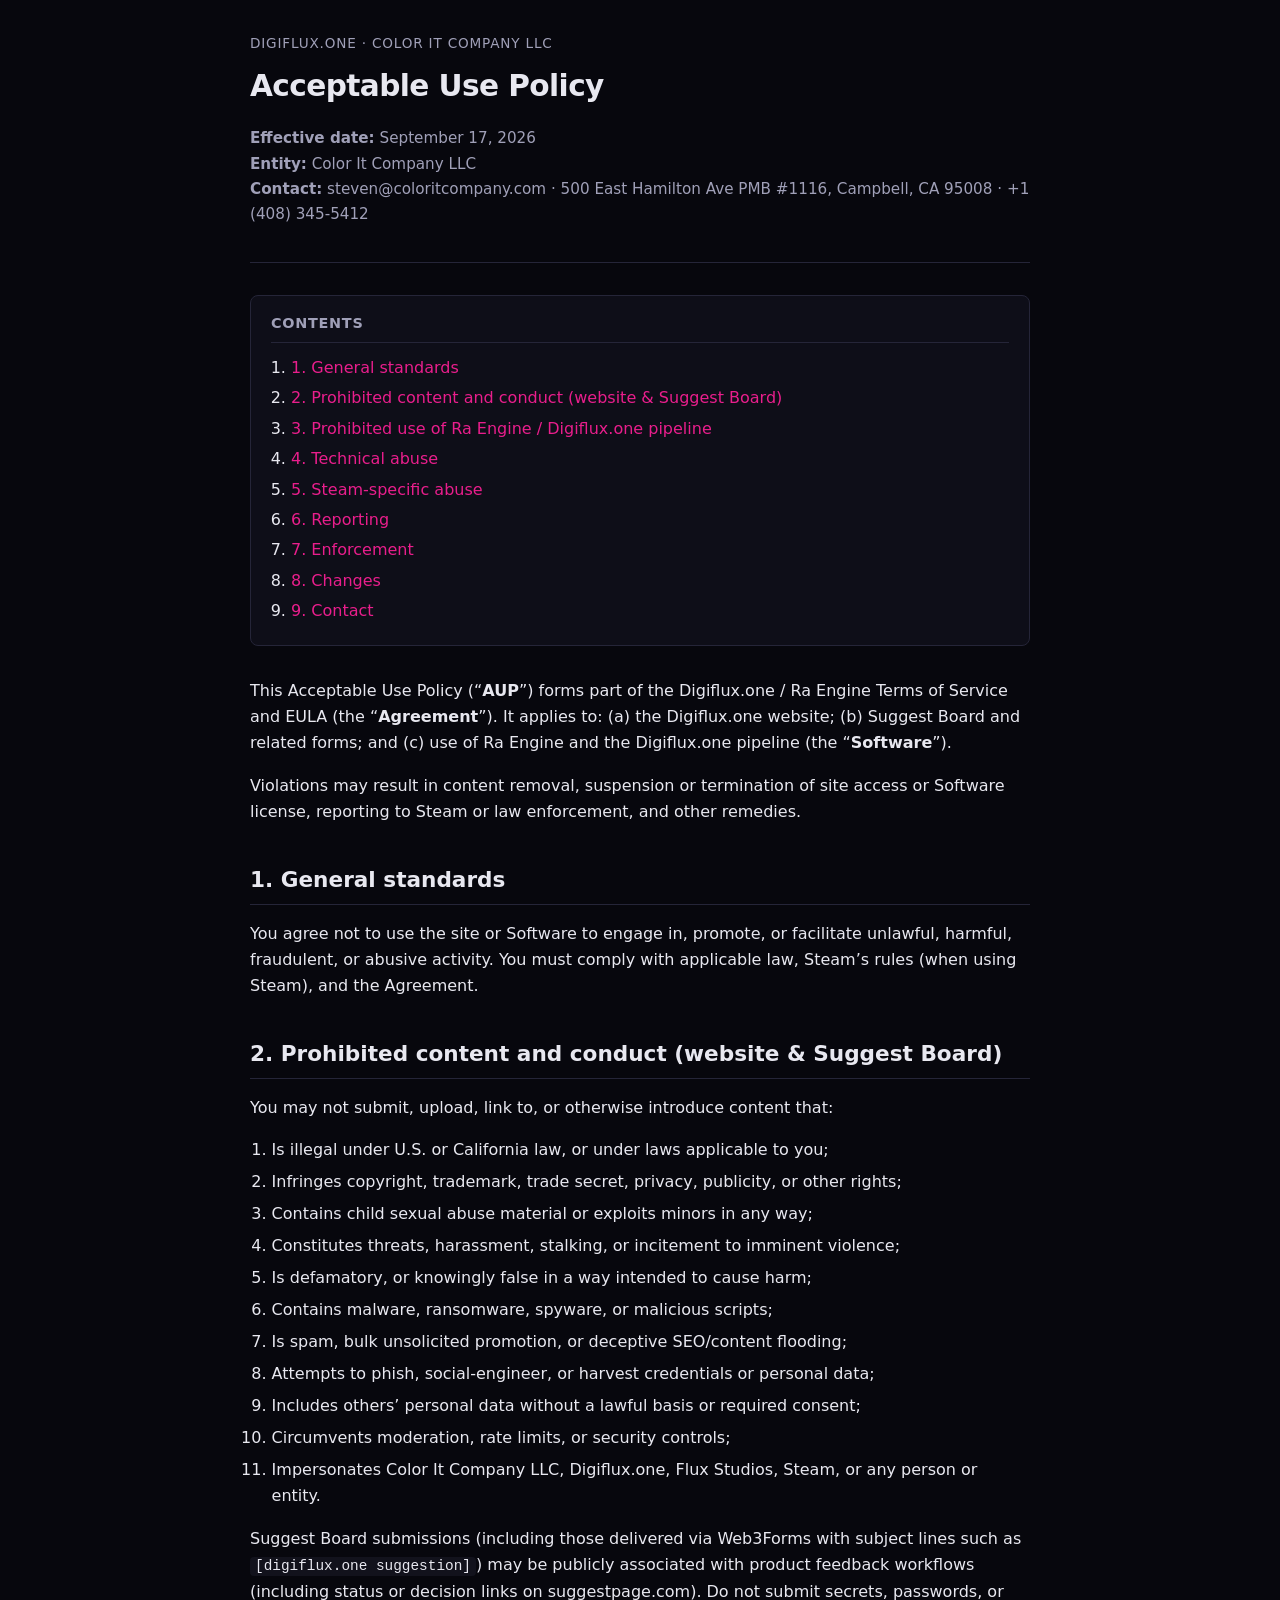
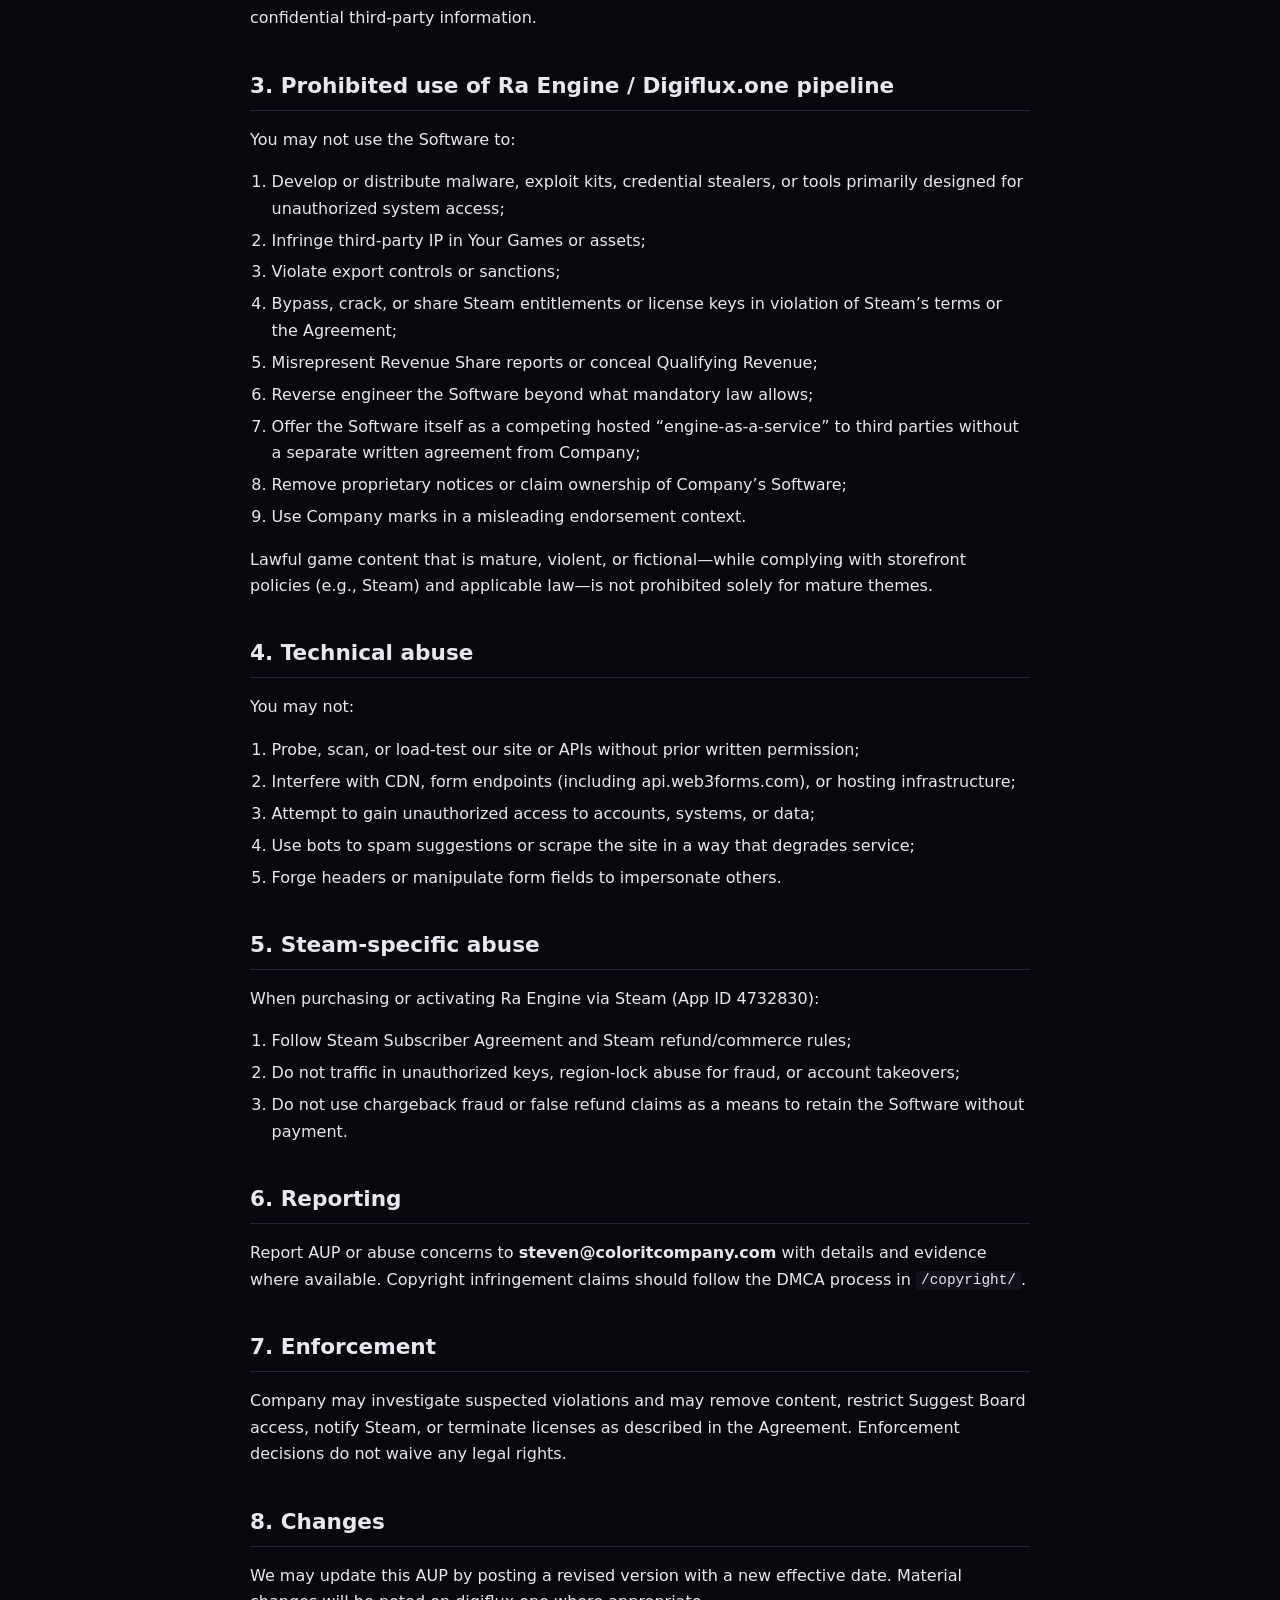
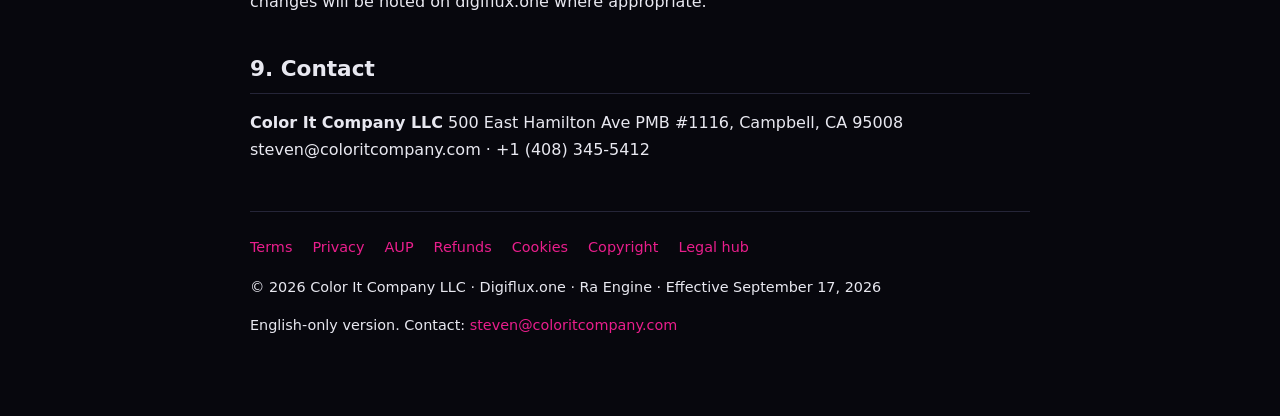
==== aup/index.html @ 94e97d75 "Add legal pack; point Launch Up card to Steam 4705880; legal footers on suggest pages" ====
<!DOCTYPE html>
<html lang="en">
<head>
  <meta charset="utf-8">
  <meta name="viewport" content="width=device-width, initial-scale=1">
  <title>Acceptable Use Policy — Digiflux.one</title>
  <meta name="description" content="Acceptable Use Policy for Digiflux.one, Suggest Board, and Ra Engine">
  <meta name="robots" content="index,follow">
  <link rel="stylesheet" href="../legal-styles.css">
</head>
<body>
  <div class="wrap">
    <header class="legal-header">
      <div class="brand">Digiflux.one · Color It Company LLC</div>
      <h1>Acceptable Use Policy</h1>
      <p class="meta"><strong>Effective date:</strong> September 17, 2026  <br>
<strong>Entity:</strong> Color It Company LLC  <br>
<strong>Contact:</strong> steven@coloritcompany.com · 500 East Hamilton Ave PMB #1116, Campbell, CA 95008 · +1 (408) 345-5412</p>
    </header>
    <nav class="toc" aria-label="Contents"><h2>Contents</h2><ol>
<li><a href="#1-general-standards">1. General standards</a></li>
<li><a href="#2-prohibited-content-and-conduct-website-suggest-board">2. Prohibited content and conduct (website &amp; Suggest Board)</a></li>
<li><a href="#3-prohibited-use-of-ra-engine-digifluxone-pipeline">3. Prohibited use of Ra Engine / Digiflux.one pipeline</a></li>
<li><a href="#4-technical-abuse">4. Technical abuse</a></li>
<li><a href="#5-steam-specific-abuse">5. Steam-specific abuse</a></li>
<li><a href="#6-reporting">6. Reporting</a></li>
<li><a href="#7-enforcement">7. Enforcement</a></li>
<li><a href="#8-changes">8. Changes</a></li>
<li><a href="#9-contact">9. Contact</a></li>
</ol></nav>
    <main>
<p>This Acceptable Use Policy (“<strong>AUP</strong>”) forms part of the Digiflux.one / Ra Engine Terms of Service and EULA (the “<strong>Agreement</strong>”). It applies to: (a) the Digiflux.one website; (b) Suggest Board and related forms; and (c) use of Ra Engine and the Digiflux.one pipeline (the “<strong>Software</strong>”).</p>
<p>Violations may result in content removal, suspension or termination of site access or Software license, reporting to Steam or law enforcement, and other remedies.</p>
<h2 id="1-general-standards">1. General standards</h2>
<p>You agree not to use the site or Software to engage in, promote, or facilitate unlawful, harmful, fraudulent, or abusive activity. You must comply with applicable law, Steam’s rules (when using Steam), and the Agreement.</p>
<h2 id="2-prohibited-content-and-conduct-website-suggest-board">2. Prohibited content and conduct (website &amp; Suggest Board)</h2>
<p>You may not submit, upload, link to, or otherwise introduce content that:</p>
<ol>
<li>Is illegal under U.S. or California law, or under laws applicable to you;  </li>
<li>Infringes copyright, trademark, trade secret, privacy, publicity, or other rights;  </li>
<li>Contains child sexual abuse material or exploits minors in any way;  </li>
<li>Constitutes threats, harassment, stalking, or incitement to imminent violence;  </li>
<li>Is defamatory, or knowingly false in a way intended to cause harm;  </li>
<li>Contains malware, ransomware, spyware, or malicious scripts;  </li>
<li>Is spam, bulk unsolicited promotion, or deceptive SEO/content flooding;  </li>
<li>Attempts to phish, social-engineer, or harvest credentials or personal data;  </li>
<li>Includes others’ personal data without a lawful basis or required consent;  </li>
<li>Circumvents moderation, rate limits, or security controls;  </li>
<li>Impersonates Color It Company LLC, Digiflux.one, Flux Studios, Steam, or any person or entity.</li>
</ol>
<p>Suggest Board submissions (including those delivered via Web3Forms with subject lines such as <code>[digiflux.one suggestion]</code>) may be publicly associated with product feedback workflows (including status or decision links on suggestpage.com). Do not submit secrets, passwords, or confidential third-party information.</p>
<h2 id="3-prohibited-use-of-ra-engine-digifluxone-pipeline">3. Prohibited use of Ra Engine / Digiflux.one pipeline</h2>
<p>You may not use the Software to:</p>
<ol>
<li>Develop or distribute malware, exploit kits, credential stealers, or tools primarily designed for unauthorized system access;  </li>
<li>Infringe third-party IP in Your Games or assets;  </li>
<li>Violate export controls or sanctions;  </li>
<li>Bypass, crack, or share Steam entitlements or license keys in violation of Steam’s terms or the Agreement;  </li>
<li>Misrepresent Revenue Share reports or conceal Qualifying Revenue;  </li>
<li>Reverse engineer the Software beyond what mandatory law allows;  </li>
<li>Offer the Software itself as a competing hosted “engine-as-a-service” to third parties without a separate written agreement from Company;  </li>
<li>Remove proprietary notices or claim ownership of Company’s Software;  </li>
<li>Use Company marks in a misleading endorsement context.</li>
</ol>
<p>Lawful game content that is mature, violent, or fictional—while complying with storefront policies (e.g., Steam) and applicable law—is not prohibited solely for mature themes.</p>
<h2 id="4-technical-abuse">4. Technical abuse</h2>
<p>You may not:</p>
<ol>
<li>Probe, scan, or load-test our site or APIs without prior written permission;  </li>
<li>Interfere with CDN, form endpoints (including api.web3forms.com), or hosting infrastructure;  </li>
<li>Attempt to gain unauthorized access to accounts, systems, or data;  </li>
<li>Use bots to spam suggestions or scrape the site in a way that degrades service;  </li>
<li>Forge headers or manipulate form fields to impersonate others.</li>
</ol>
<h2 id="5-steam-specific-abuse">5. Steam-specific abuse</h2>
<p>When purchasing or activating Ra Engine via Steam (App ID 4732830):</p>
<ol>
<li>Follow Steam Subscriber Agreement and Steam refund/commerce rules;  </li>
<li>Do not traffic in unauthorized keys, region-lock abuse for fraud, or account takeovers;  </li>
<li>Do not use chargeback fraud or false refund claims as a means to retain the Software without payment.</li>
</ol>
<h2 id="6-reporting">6. Reporting</h2>
<p>Report AUP or abuse concerns to <strong>steven@coloritcompany.com</strong> with details and evidence where available. Copyright infringement claims should follow the DMCA process in <code>/copyright/</code>.</p>
<h2 id="7-enforcement">7. Enforcement</h2>
<p>Company may investigate suspected violations and may remove content, restrict Suggest Board access, notify Steam, or terminate licenses as described in the Agreement. Enforcement decisions do not waive any legal rights.</p>
<h2 id="8-changes">8. Changes</h2>
<p>We may update this AUP by posting a revised version with a new effective date. Material changes will be noted on digiflux.one where appropriate.</p>
<h2 id="9-contact">9. Contact</h2>
<p><strong>Color It Company LLC</strong>   500 East Hamilton Ave PMB #1116, Campbell, CA 95008   steven@coloritcompany.com · +1 (408) 345-5412</p>
    </main>
    <footer class="legal-footer">
      <nav aria-label="Legal documents">
<a href="/terms/">Terms</a>
<a href="/privacy/">Privacy</a>
<a href="/aup/">AUP</a>
<a href="/refunds/">Refunds</a>
<a href="/cookies/">Cookies</a>
<a href="/copyright/">Copyright</a>
<a href="/legal/">Legal hub</a>
      </nav>
      <p>© 2026 Color It Company LLC · Digiflux.one · Ra Engine · Effective September 17, 2026</p>
      <p>English-only version. Contact: <a href="mailto:steven@coloritcompany.com">steven@coloritcompany.com</a></p>
    </footer>
  </div>
</body>
</html>
---- legal-styles.css ----
/* Digiflux.one legal pages — dark readable theme */
:root {
  --bg: #07070D;
  --bg-elevated: #0e0e18;
  --text: #e8e8f0;
  --text-muted: #a0a0b8;
  --accent: #e91e8c;
  --accent-hover: #ff4db0;
  --border: #252538;
  --code-bg: #12121c;
}
* { box-sizing: border-box; }
html { scroll-behavior: smooth; }
body {
  margin: 0;
  font-family: system-ui, -apple-system, "Segoe UI", Roboto, "Helvetica Neue", Arial, sans-serif;
  background: var(--bg);
  color: var(--text);
  line-height: 1.65;
  font-size: 1rem;
}
a { color: var(--accent); text-decoration: none; }
a:hover { color: var(--accent-hover); text-decoration: underline; }
.wrap {
  max-width: 820px;
  margin: 0 auto;
  padding: 2rem 1.25rem 4rem;
}
header.legal-header {
  border-bottom: 1px solid var(--border);
  padding-bottom: 1.25rem;
  margin-bottom: 2rem;
}
header.legal-header .brand {
  font-size: 0.85rem;
  letter-spacing: 0.06em;
  text-transform: uppercase;
  color: var(--text-muted);
  margin-bottom: 0.5rem;
}
header.legal-header h1 {
  margin: 0 0 0.35rem;
  font-size: 1.85rem;
  font-weight: 700;
  letter-spacing: -0.02em;
}
header.legal-header .meta {
  color: var(--text-muted);
  font-size: 0.95rem;
}
nav.toc {
  background: var(--bg-elevated);
  border: 1px solid var(--border);
  border-radius: 8px;
  padding: 1rem 1.25rem;
  margin-bottom: 2rem;
}
nav.toc h2 {
  margin: 0 0 0.75rem;
  font-size: 0.9rem;
  text-transform: uppercase;
  letter-spacing: 0.05em;
  color: var(--text-muted);
}
nav.toc ol {
  margin: 0;
  padding-left: 1.25rem;
}
nav.toc li { margin: 0.25rem 0; }
h2 {
  margin-top: 2.25rem;
  margin-bottom: 0.75rem;
  font-size: 1.35rem;
  border-bottom: 1px solid var(--border);
  padding-bottom: 0.4rem;
}
h3 {
  margin-top: 1.5rem;
  font-size: 1.1rem;
  color: #f0f0f8;
}
p, li { color: var(--text); }
ul, ol { padding-left: 1.35rem; }
li { margin: 0.35rem 0; }
.callout {
  background: var(--bg-elevated);
  border-left: 3px solid var(--accent);
  padding: 1rem 1.15rem;
  margin: 1.5rem 0;
  border-radius: 0 8px 8px 0;
}
.callout strong { color: #fff; }
table {
  width: 100%;
  border-collapse: collapse;
  margin: 1rem 0 1.5rem;
  font-size: 0.95rem;
}
th, td {
  border: 1px solid var(--border);
  padding: 0.65rem 0.85rem;
  text-align: left;
}
th {
  background: var(--bg-elevated);
  color: #fff;
  font-weight: 600;
}
code, .mono {
  font-family: ui-monospace, SFMono-Regular, Menlo, Consolas, monospace;
  background: var(--code-bg);
  padding: 0.1em 0.35em;
  border-radius: 4px;
  font-size: 0.9em;
}
footer.legal-footer {
  margin-top: 3rem;
  padding-top: 1.5rem;
  border-top: 1px solid var(--border);
  color: var(--text-muted);
  font-size: 0.9rem;
}
footer.legal-footer nav {
  display: flex;
  flex-wrap: wrap;
  gap: 0.75rem 1.25rem;
  margin-bottom: 1rem;
}
.confirm {
  background: #1a1520;
  border: 1px dashed #6b3a5a;
  color: #e8b8d0;
  padding: 0.75rem 1rem;
  margin: 1rem 0;
  border-radius: 6px;
  font-size: 0.9rem;
}
@media (max-width: 600px) {
  header.legal-header h1 { font-size: 1.45rem; }
  .wrap { padding: 1.25rem 1rem 3rem; }
}
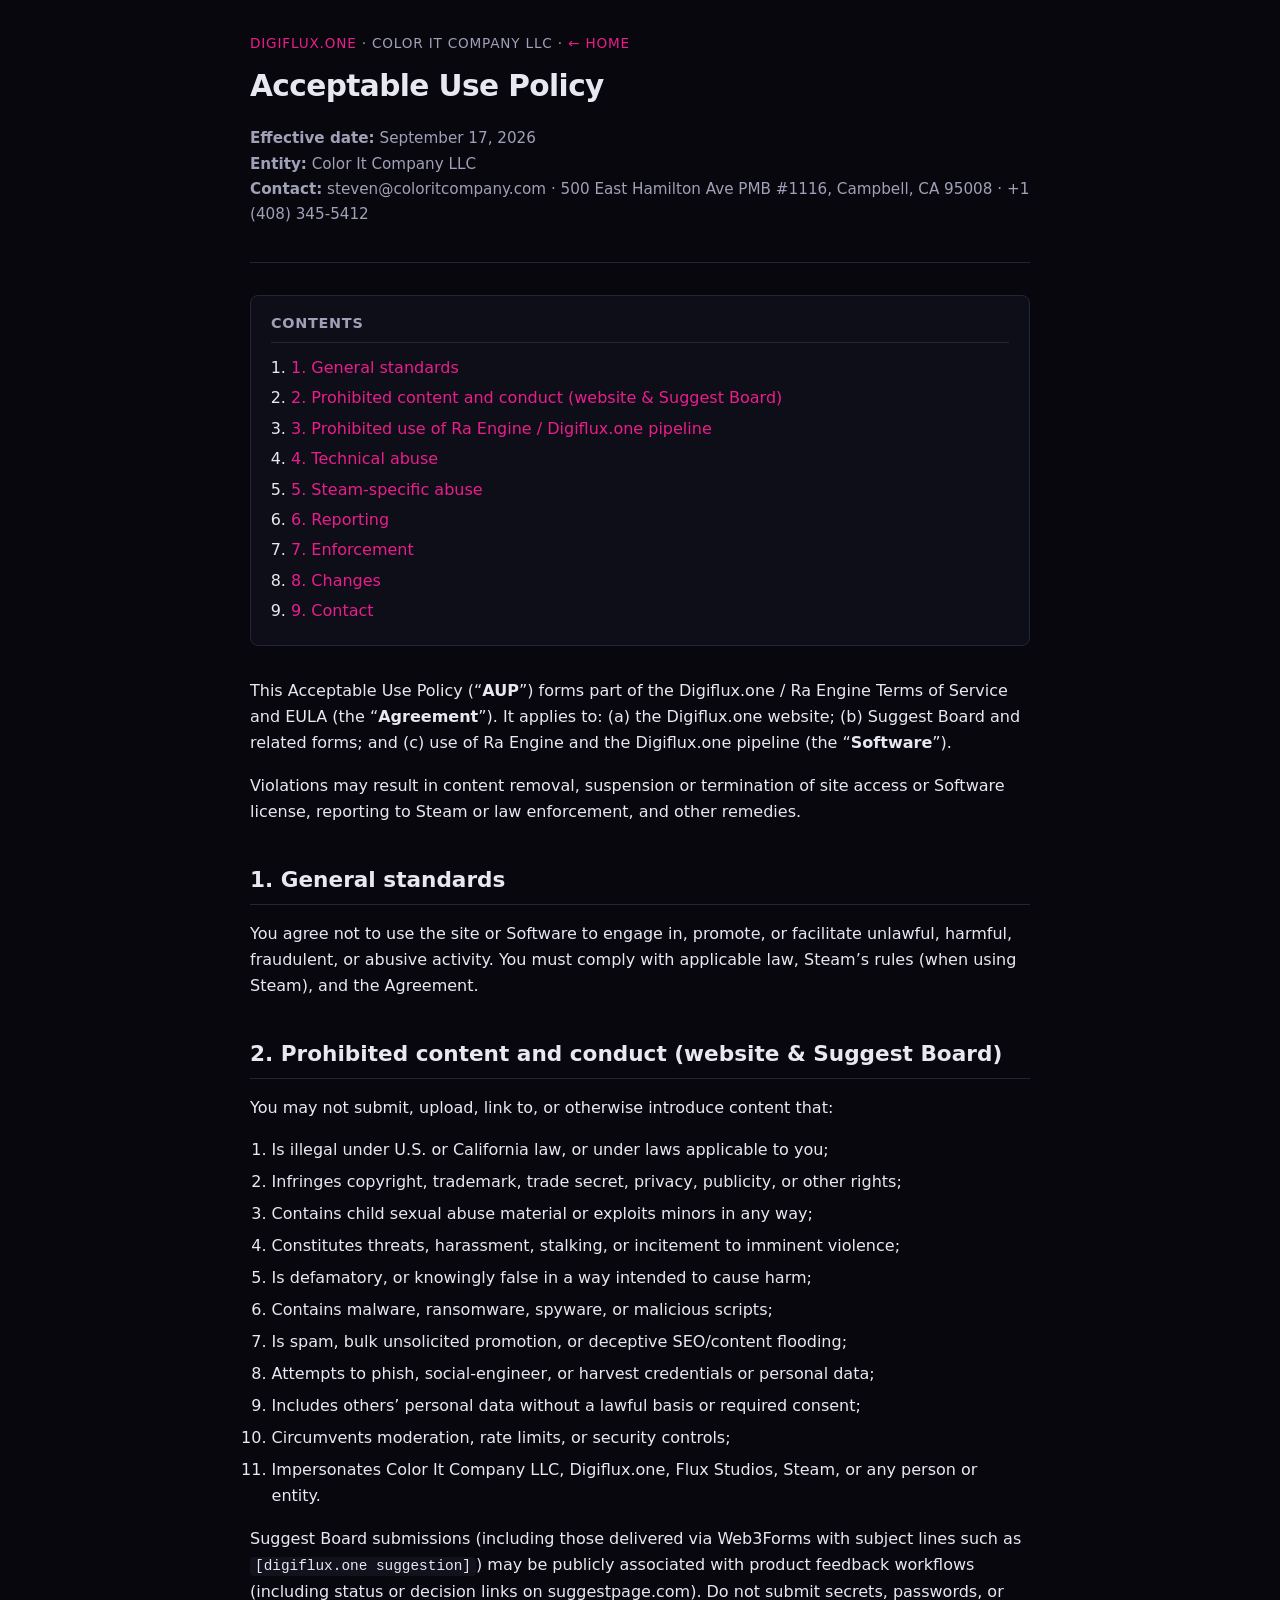
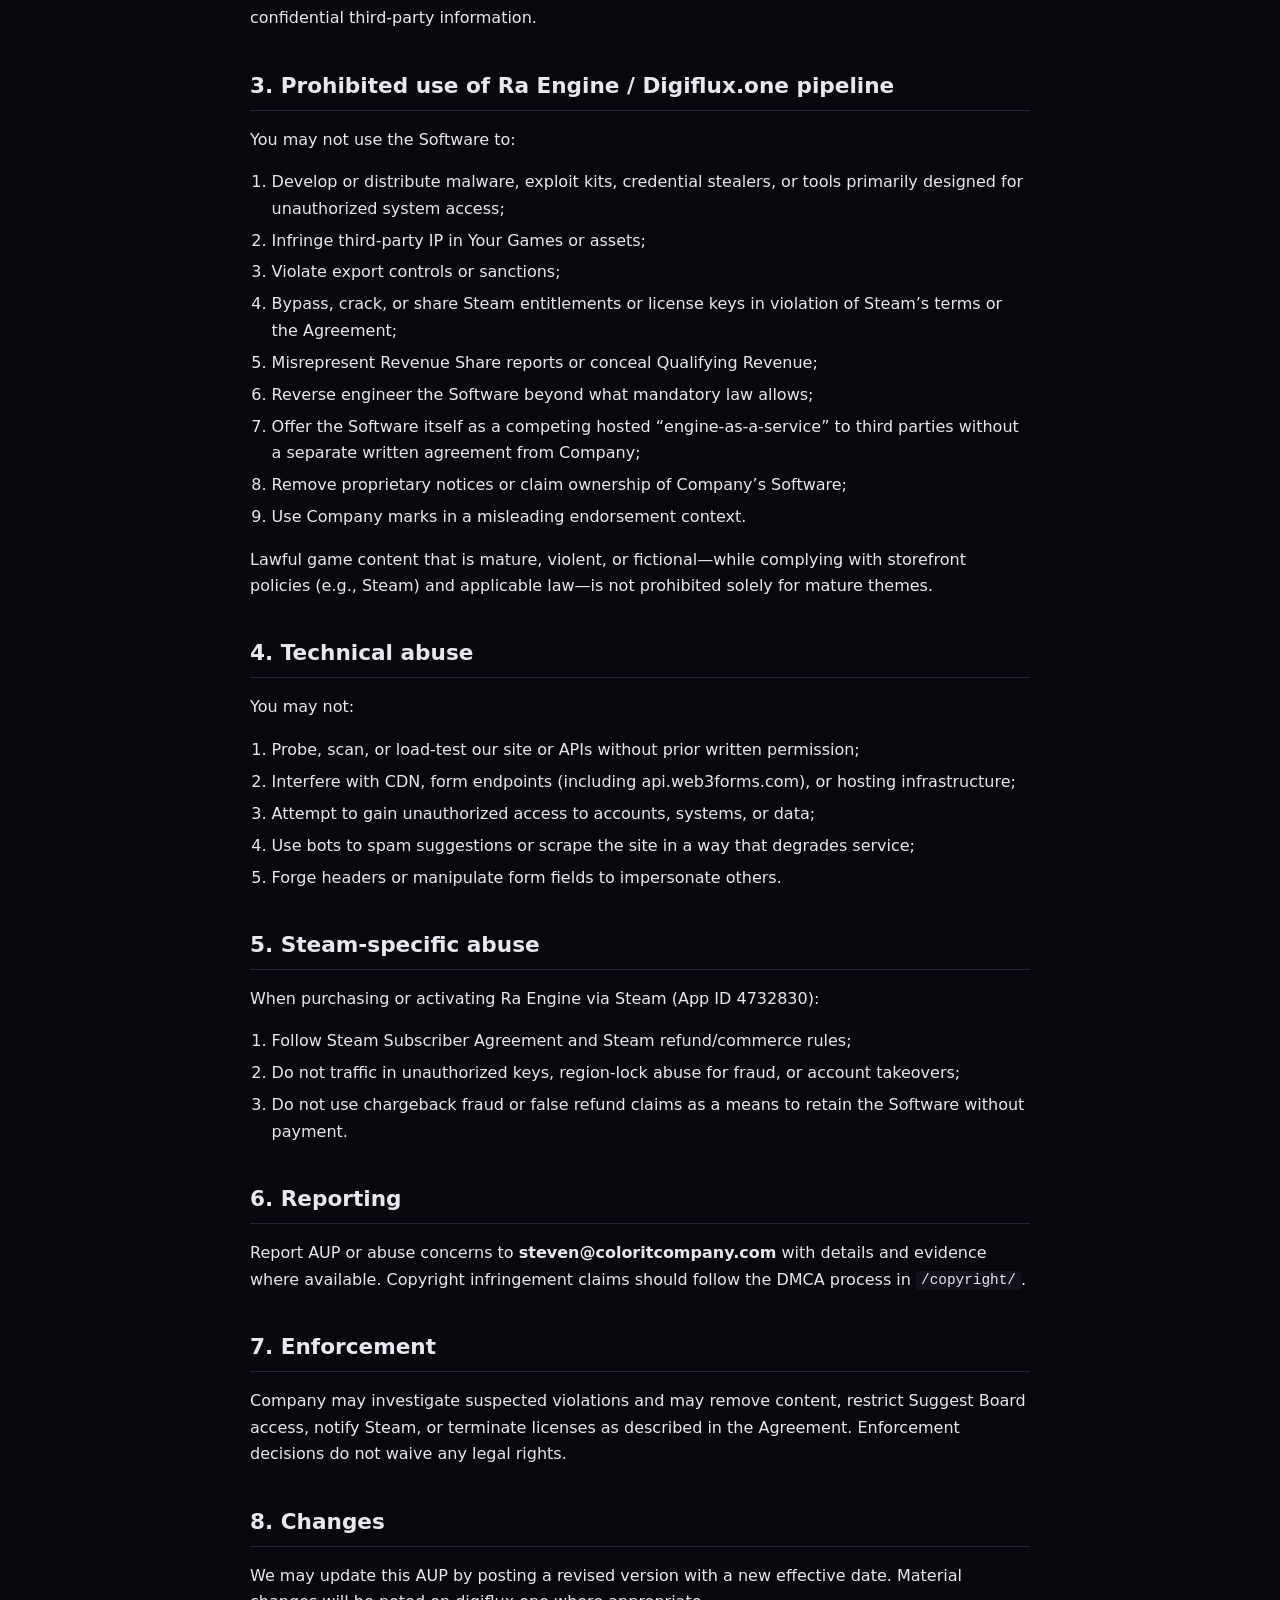
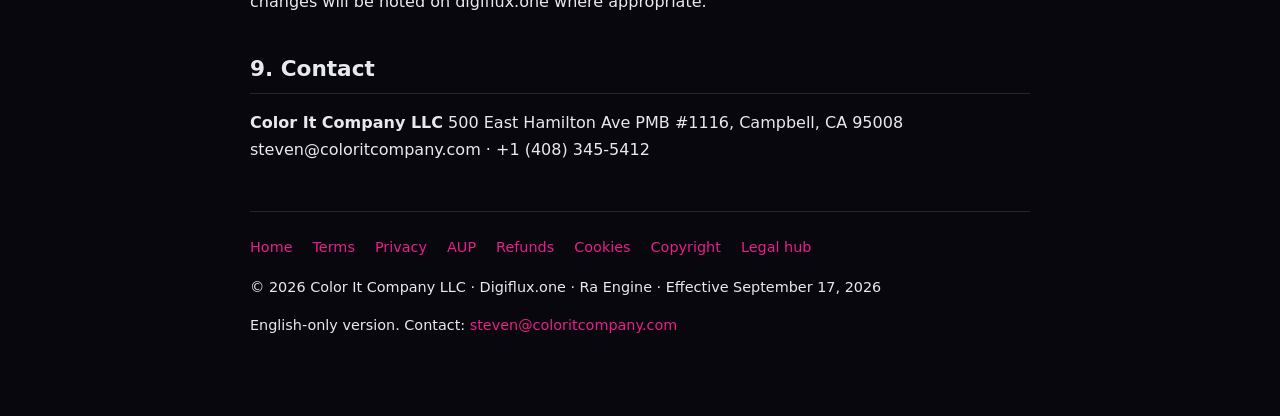
==== commit 36df795d: "Add digiflux.one home links on legal pages" ====
--- a/aup/index.html
+++ b/aup/index.html
@@ -11,7 +11,7 @@
 <body>
   <div class="wrap">
     <header class="legal-header">
-      <div class="brand">Digiflux.one · Color It Company LLC</div>
+      <div class="brand"><a href="https://digiflux.one/">Digiflux.one</a> · Color It Company LLC · <a href="https://digiflux.one/">← Home</a></div>
       <h1>Acceptable Use Policy</h1>
       <p class="meta"><strong>Effective date:</strong> September 17, 2026  <br>
 <strong>Entity:</strong> Color It Company LLC  <br>
@@ -90,6 +90,7 @@
     </main>
     <footer class="legal-footer">
       <nav aria-label="Legal documents">
+<a href="https://digiflux.one/">Home</a>
 <a href="/terms/">Terms</a>
 <a href="/privacy/">Privacy</a>
 <a href="/aup/">AUP</a>
--- a/legal-styles.css
+++ b/legal-styles.css
@@ -31,6 +31,11 @@
   padding-bottom: 1.25rem;
   margin-bottom: 2rem;
 }
+header.legal-header .brand a {
+  color: var(--accent, #7dd3fc);
+  text-decoration: none;
+}
+header.legal-header .brand a:hover { text-decoration: underline; }
 header.legal-header .brand {
   font-size: 0.85rem;
   letter-spacing: 0.06em;
